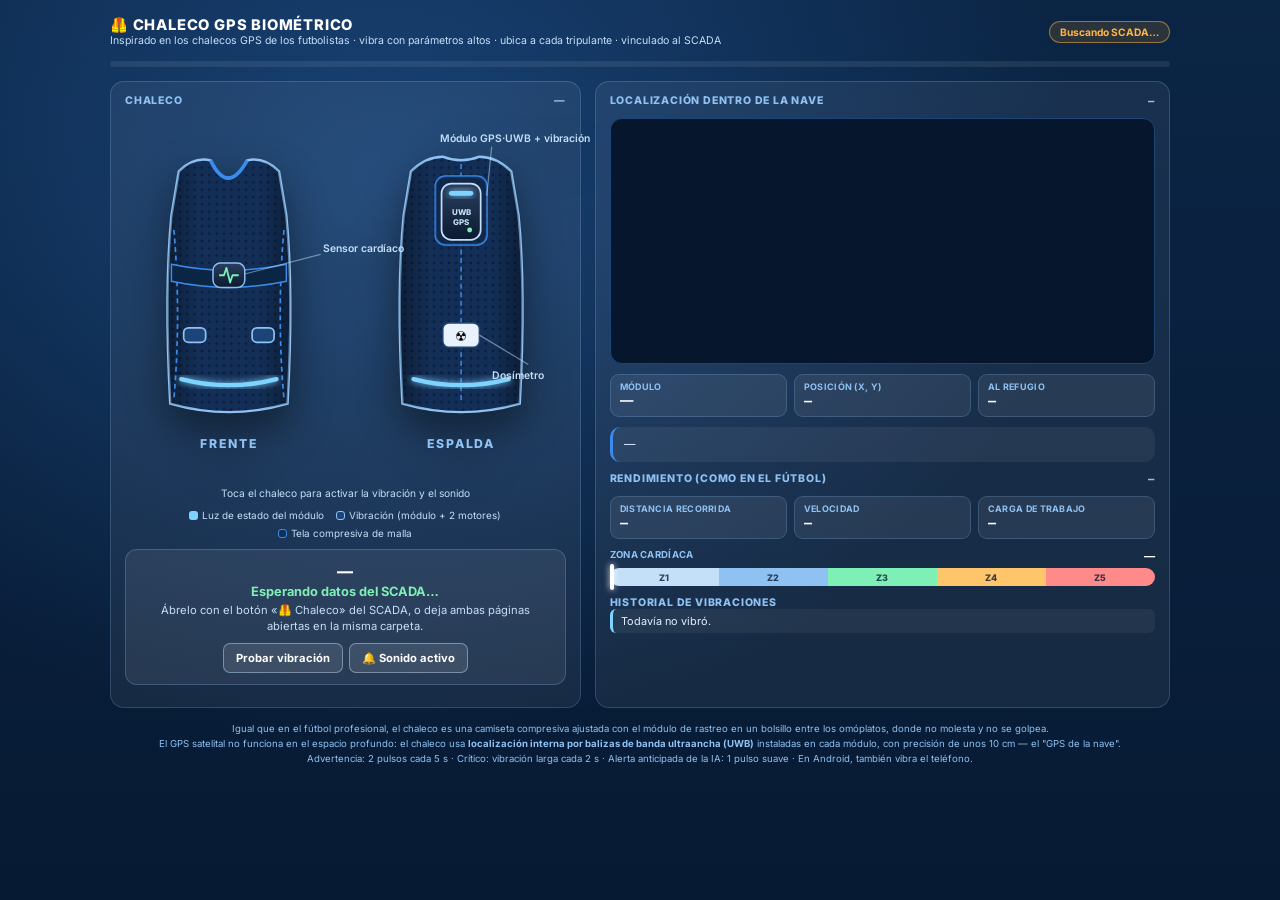
==== chaleco.html @ 5b4d535a "SCADA Biomédico Orbital: versión inicial Monitoreo de salud física y mental de la tripulación con te" ====
<!DOCTYPE html>
<html lang="es">
<head>
  <meta charset="UTF-8" />
  <meta name="viewport" content="width=device-width, initial-scale=1.0" />
  <title>Chaleco Biométrico GPS — SCADA Orbital</title>
  <link rel="preconnect" href="https://fonts.googleapis.com" />
  <link rel="preconnect" href="https://fonts.gstatic.com" crossorigin />
  <link href="https://fonts.googleapis.com/css2?family=Inter:wght@400;500;600;700;800&family=JetBrains+Mono:wght@500;700&display=swap" rel="stylesheet" />
  <style>
    :root {
      --navy-900: #071a33; --navy-800: #0b2545; --navy-700: #13315c; --navy-600: #1d4477;
      --blue-600: #1f6fd1; --blue-500: #3b8beb; --blue-300: #8fc1f2; --blue-200: #c4dff8; --blue-100: #e3f0fc;
      --white: #ffffff; --text-dim: #5a7393;
      --nominal: #15a05a; --warning: #d98a06; --critical: #d92d2d;
      --led: #7fd4ff;
    }
    * { box-sizing: border-box; margin: 0; padding: 0; }
    body {
      min-height: 100vh;
      font-family: 'Inter', 'Segoe UI', system-ui, sans-serif;
      color: var(--white);
      background:
        radial-gradient(ellipse at 30% 20%, rgba(59, 139, 235, 0.3) 0%, transparent 55%),
        linear-gradient(180deg, var(--navy-800) 0%, var(--navy-900) 100%);
      padding: 16px;
    }
    .mono { font-family: 'JetBrains Mono', Consolas, monospace; }
    .wrap { max-width: 1060px; margin: 0 auto; display: flex; flex-direction: column; gap: 14px; }

    header { display: flex; justify-content: space-between; align-items: center; gap: 10px; flex-wrap: wrap; }
    header h1 { font-size: 0.92rem; letter-spacing: 0.8px; font-weight: 800; }
    header p { font-size: 0.66rem; color: var(--blue-200); }
    .link-pill { font-size: 0.64rem; font-weight: 700; padding: 4px 10px; border-radius: 999px; white-space: nowrap; border: 1px solid; }
    .link-pill.on { color: #7ff0b5; border-color: rgba(127, 240, 181, 0.5); background: rgba(21, 160, 90, 0.15); }
    .link-pill.off { color: #ffb547; border-color: rgba(255, 181, 71, 0.5); background: rgba(217, 138, 6, 0.15); }

    .crew-tabs { display: flex; gap: 4px; background: rgba(255, 255, 255, 0.08); padding: 3px; border-radius: 9px; }
    .crew-tabs button {
      flex: 1; border: none; background: transparent; color: var(--blue-200); font: 600 0.72rem Inter, sans-serif;
      padding: 8px 4px; border-radius: 7px; cursor: pointer; white-space: nowrap; overflow: hidden; text-overflow: ellipsis;
    }
    .crew-tabs button.active { background: var(--white); color: var(--navy-800); font-weight: 800; }
    .crew-tabs .dot { display: inline-block; width: 7px; height: 7px; border-radius: 50%; margin-right: 5px; background: #7fd4ff; }
    .crew-tabs .dot.warning { background: #ffb547; }
    .crew-tabs .dot.critical { background: #ff6b6b; }

    .grid { display: grid; grid-template-columns: 0.9fr 1.1fr; gap: 14px; }
    @media (max-width: 860px) { .grid { grid-template-columns: 1fr; } }
    .card { background: rgba(255, 255, 255, 0.06); border: 1px solid rgba(143, 193, 242, 0.22); border-radius: 14px; padding: 12px 14px; display: flex; flex-direction: column; gap: 10px; min-width: 0; }
    .card h2 { font-size: 0.66rem; letter-spacing: 0.8px; color: var(--blue-300); font-weight: 800; display: flex; justify-content: space-between; gap: 8px; }

    /* ---------- Chaleco ---------- */
    .stage { position: relative; display: flex; justify-content: center; align-items: center; min-height: 360px; cursor: pointer; -webkit-tap-highlight-color: transparent; }
    .stage svg { width: 100%; max-width: 440px; height: auto; overflow: visible; filter: drop-shadow(0 18px 20px rgba(0, 0, 0, 0.45)); }
    .pod { color: var(--led); }
    .pod rect.led-strip { fill: var(--led); }
    .view-label { font: 800 10px Inter, sans-serif; fill: #8fc1f2; letter-spacing: 1.5px; }
    .callouts line { stroke: rgba(196, 223, 248, 0.5); stroke-width: 1; }
    .callouts text { font: 600 8.5px Inter, sans-serif; fill: #c4dff8; }
    .vest-shake { transform-origin: 50% 50%; transform-box: fill-box; }
    .vibrating .vest-shake { animation: shake 0.1s linear infinite; }
    @keyframes shake {
      0% { transform: translate(0, 0); } 25% { transform: translate(-2.5px, 1px) rotate(-0.6deg); }
      50% { transform: translate(2px, -1.5px) rotate(0.5deg); } 75% { transform: translate(-1px, 1.5px); } 100% { transform: translate(0, 0); }
    }
    .motor { fill: #1d4477; stroke: #8fc1f2; stroke-width: 1.4; transition: fill 0.2s; }
    .vibrating .motor { fill: var(--led); }
    .motor-wave { fill: none; stroke: var(--led); stroke-width: 2; opacity: 0; transform-box: fill-box; transform-origin: center; }
    .vibrating .motor-wave { animation: mwave 0.8s ease-out infinite; }
    @keyframes mwave { 0% { opacity: 0.85; transform: scale(1); } 100% { opacity: 0; transform: scale(2.6); } }
    .led-strip { stroke: var(--led); transition: stroke 0.3s; filter: url(#vglow); }
    .breath { animation: breath 3s ease-in-out infinite; }
    .vibrating .breath { animation-duration: 0.35s; }
    @keyframes breath { 0%, 100% { opacity: 0.5; } 50% { opacity: 1; } }
    .gps-blink { animation: blink 1.2s steps(2, start) infinite; }
    @keyframes blink { to { visibility: hidden; } }
    .tap-hint { text-align: center; font-size: 0.64rem; color: var(--blue-200); }
    .legend { display: flex; flex-wrap: wrap; gap: 6px 12px; font-size: 0.62rem; color: var(--blue-200); justify-content: center; }
    .legend i { display: inline-block; width: 9px; height: 9px; border-radius: 3px; margin-right: 4px; vertical-align: -1px; }

    /* ---------- Estado ---------- */
    .status { border-radius: 12px; padding: 11px 13px; text-align: center; background: rgba(255, 255, 255, 0.07); border: 1px solid rgba(143, 193, 242, 0.25); }
    .status.warning { background: rgba(217, 138, 6, 0.18); border-color: rgba(255, 181, 71, 0.6); }
    .status.critical { background: rgba(217, 45, 45, 0.2); border-color: rgba(255, 107, 107, 0.7); }
    .status-name { font-size: 1rem; font-weight: 800; }
    .status-main { font-size: 0.8rem; font-weight: 700; margin-top: 3px; color: #7ff0b5; }
    .status.warning .status-main { color: #ffc56b; }
    .status.critical .status-main { color: #ff8a8a; }
    .status-why { font-size: 0.7rem; color: var(--blue-200); margin-top: 4px; line-height: 1.4; }
    .status-actions { display: flex; gap: 6px; justify-content: center; margin-top: 9px; flex-wrap: wrap; }
    .btn { border: 1px solid rgba(196, 223, 248, 0.45); background: rgba(255, 255, 255, 0.1); color: var(--white); font: 700 0.7rem Inter, sans-serif; padding: 7px 12px; border-radius: 7px; cursor: pointer; }
    .btn:hover { background: rgba(255, 255, 255, 0.2); }
    .btn.primary { background: var(--white); color: var(--navy-800); border-color: var(--white); }
    .btn[hidden] { display: none; }

    .metrics { display: grid; grid-template-columns: repeat(3, 1fr); gap: 7px; }
    .metric { background: var(--white); color: var(--navy-800); border-radius: 10px; padding: 7px 9px; border-left: 4px solid var(--nominal); display: flex; flex-direction: column; }
    .metric.warning { border-left-color: var(--warning); background: #fff6e5; }
    .metric.critical { border-left-color: var(--critical); background: #fdecec; }
    .metric span { font-size: 0.56rem; font-weight: 700; color: var(--text-dim); letter-spacing: 0.3px; }
    .metric strong { font-size: 1.02rem; }
    .metric small { font-size: 0.6rem; color: var(--text-dim); font-weight: 500; }

    /* ---------- Mapa GPS ---------- */
    .map { background: #06162c; border: 1px solid var(--navy-600); border-radius: 12px; overflow: hidden; }
    .map svg { width: 100%; height: auto; display: block; }
    .mod { fill: rgba(143, 193, 242, 0.1); stroke: rgba(143, 193, 242, 0.55); stroke-width: 1.2; }
    .mod.here { fill: rgba(127, 212, 255, 0.22); stroke: #7fd4ff; stroke-width: 2; }
    .mod.refuge { stroke-dasharray: 4 3; }
    .mod-label { font: 600 8.5px Inter, sans-serif; fill: rgba(196, 223, 248, 0.85); pointer-events: none; }
    .crew-dot { stroke: #fff; stroke-width: 2; transition: cx 1s linear, cy 1s linear; }
    .crew-tag { font: 700 9px Inter, sans-serif; fill: #fff; pointer-events: none; }
    .ping { fill: none; stroke-width: 2; animation: ping 1s ease-out infinite; transform-box: fill-box; transform-origin: center; }
    @keyframes ping { 0% { opacity: 0.9; transform: scale(1); } 100% { opacity: 0; transform: scale(3.2); } }
    .help-line { stroke: #ffb547; stroke-width: 2; stroke-dasharray: 5 4; animation: dash 0.8s linear infinite; }
    @keyframes dash { to { stroke-dashoffset: -18; } }

    .gps-stats { display: grid; grid-template-columns: repeat(3, 1fr); gap: 7px; }
    .gps-stat { background: rgba(255, 255, 255, 0.07); border: 1px solid rgba(143, 193, 242, 0.22); border-radius: 9px; padding: 6px 9px; display: flex; flex-direction: column; }
    .gps-stat span { font-size: 0.56rem; color: var(--blue-300); font-weight: 700; letter-spacing: 0.3px; }
    .gps-stat strong { font-size: 0.84rem; }
    .zones { display: flex; flex-direction: column; gap: 5px; }
    .zones-head { display: flex; justify-content: space-between; font-size: 0.6rem; font-weight: 700; color: var(--blue-300); letter-spacing: 0.3px; }
    .zones-head b { color: #fff; font-size: 0.7rem; }
    .zones-bar { position: relative; display: grid; grid-template-columns: repeat(5, 1fr); height: 18px; border-radius: 9px; overflow: visible; }
    .zones-bar span { display: flex; align-items: center; justify-content: center; font: 800 0.56rem Inter, sans-serif; color: rgba(7, 26, 51, 0.8); }
    .zones-bar .z1 { background: #c4dff8; border-radius: 9px 0 0 9px; }
    .zones-bar .z2 { background: #8fc1f2; }
    .zones-bar .z3 { background: #7ff0b5; }
    .zones-bar .z4 { background: #ffc56b; }
    .zones-bar .z5 { background: #ff8a8a; border-radius: 0 9px 9px 0; }
    .zones-bar i { position: absolute; top: -4px; width: 4px; height: 26px; border-radius: 2px; background: #fff; box-shadow: 0 0 6px rgba(255, 255, 255, 0.9); transition: left 0.8s ease; left: 0; }
    .trail { fill: none; stroke-linecap: round; stroke-linejoin: round; }
    .help-box { font-size: 0.72rem; line-height: 1.45; border-radius: 10px; padding: 9px 11px; background: rgba(255, 255, 255, 0.06); border-left: 3px solid var(--blue-500); color: var(--blue-100); }
    .help-box.alert { background: rgba(217, 138, 6, 0.16); border-left-color: #ffb547; }
    .help-box.crit { background: rgba(217, 45, 45, 0.18); border-left-color: #ff6b6b; }
    .help-box b { color: #fff; }

    .history ul { list-style: none; display: flex; flex-direction: column; gap: 4px; max-height: 140px; overflow-y: auto; scrollbar-width: none; }
    .history ul::-webkit-scrollbar { display: none; }
    .history li { font-size: 0.68rem; color: var(--blue-100); padding: 5px 8px; border-radius: 6px; background: rgba(255, 255, 255, 0.05); border-left: 3px solid #7fd4ff; }
    .history li.warning { border-left-color: #ffb547; }
    .history li.critical { border-left-color: #ff6b6b; }
    .history li b { color: var(--white); }
    .empty { font-size: 0.68rem; color: var(--blue-300); }
    footer { font-size: 0.6rem; color: var(--blue-300); text-align: center; line-height: 1.55; }
  </style>
</head>
<body>
<div class="wrap">
  <header>
    <div>
      <h1>🦺 CHALECO GPS BIOMÉTRICO</h1>
      <p>Inspirado en los chalecos GPS de los futbolistas · vibra con parámetros altos · ubica a cada tripulante · vinculado al SCADA</p>
    </div>
    <span class="link-pill off" id="linkPill">Buscando SCADA…</span>
  </header>

  <nav class="crew-tabs" id="crewTabs"></nav>

  <div class="grid">
    <!-- ===== CHALECO ===== -->
    <section class="card">
      <h2><span>CHALECO</span><span id="vestMode">—</span></h2>
      <div class="stage" id="stage" title="Toca el chaleco para reconocer la alerta">
        <svg viewBox="0 0 360 290" aria-label="Chaleco GPS deportivo (frente y espalda)">
          <defs>
            <pattern id="mesh" width="6" height="6" patternUnits="userSpaceOnUse">
              <rect width="6" height="6" fill="#132f57"/>
              <circle cx="3" cy="3" r="1.1" fill="#0a1d3a"/>
            </pattern>
            <linearGradient id="shade" x1="0" y1="0" x2="1" y2="0">
              <stop offset="0" stop-color="rgba(0,0,0,0.35)"/>
              <stop offset="0.25" stop-color="rgba(0,0,0,0)"/>
              <stop offset="0.75" stop-color="rgba(0,0,0,0)"/>
              <stop offset="1" stop-color="rgba(0,0,0,0.35)"/>
            </linearGradient>
            <linearGradient id="podGrad" x1="0" y1="0" x2="0" y2="1">
              <stop offset="0" stop-color="#2a3f5f"/>
              <stop offset="1" stop-color="#0b1a30"/>
            </linearGradient>
            <filter id="vglow" x="-60%" y="-60%" width="220%" height="220%">
              <feGaussianBlur stdDeviation="3" result="b"/>
              <feMerge><feMergeNode in="b"/><feMergeNode in="SourceGraphic"/></feMerge>
            </filter>
          </defs>
          <g class="vest-shake">
            <!-- ========== FRENTE ========== -->
            <g transform="translate(0 0)">
              <!-- cuerpo ajustado tipo top deportivo -->
              <path d="M44 42 Q56 30 70 33 Q84 62 100 33 Q114 30 126 42 L132 78 Q138 140 133 232 Q85 246 37 232 Q32 140 38 78 Z"
                    fill="url(#mesh)" stroke="#8fc1f2" stroke-width="2"/>
              <path d="M44 42 Q56 30 70 33 Q84 62 100 33 Q114 30 126 42 L132 78 Q138 140 133 232 Q85 246 37 232 Q32 140 38 78 Z"
                    fill="url(#shade)"/>
              <!-- costuras laterales y cuello -->
              <path d="M70 33 Q84 62 100 33" fill="none" stroke="#3b8beb" stroke-width="3"/>
              <path d="M40 90 Q46 160 40 228" fill="none" stroke="#3b8beb" stroke-width="1.4" stroke-dasharray="4 3"/>
              <path d="M130 90 Q124 160 130 228" fill="none" stroke="#3b8beb" stroke-width="1.4" stroke-dasharray="4 3"/>
              <!-- banda de pecho con sensor cardíaco -->
              <path d="M38 118 Q85 128 132 118 L132 132 Q85 142 38 132 Z" fill="#0b2545" stroke="#3b8beb" stroke-width="1.2"/>
              <rect x="72" y="117" width="26" height="20" rx="6" fill="url(#podGrad)" stroke="#8fc1f2" stroke-width="1.2"/>
              <path d="M77 127 L81 127 L83 121 L86 133 L88 127 L93 127" fill="none" stroke="#7ff0b5" stroke-width="1.5" stroke-linejoin="round"/>
              <!-- motores hápticos (costillas) -->
              <rect class="motor" x="48" y="170" width="18" height="12" rx="4"/><rect class="motor-wave" x="48" y="170" width="18" height="12" rx="4"/>
              <rect class="motor" x="104" y="170" width="18" height="12" rx="4"/><rect class="motor-wave" x="104" y="170" width="18" height="12" rx="4"/>
              <!-- franja reflectante / LED -->
              <path class="led-strip breath" d="M46 212 Q85 222 124 212" fill="none" stroke-width="3.5" stroke-linecap="round"/>
              <text x="85" y="268" text-anchor="middle" class="view-label">FRENTE</text>
            </g>

            <!-- ========== ESPALDA ========== -->
            <g transform="translate(190 0)">
              <path d="M44 42 Q56 30 70 30 Q85 36 100 30 Q114 30 126 42 L132 78 Q138 140 133 232 Q85 246 37 232 Q32 140 38 78 Z"
                    fill="url(#mesh)" stroke="#8fc1f2" stroke-width="2"/>
              <path d="M44 42 Q56 30 70 30 Q85 36 100 30 Q114 30 126 42 L132 78 Q138 140 133 232 Q85 246 37 232 Q32 140 38 78 Z"
                    fill="url(#shade)"/>
              <path d="M85 36 L85 232" fill="none" stroke="#3b8beb" stroke-width="1.2" stroke-dasharray="4 3"/>
              <!-- bolsillo entre los omóplatos -->
              <rect x="64" y="46" width="42" height="56" rx="8" fill="#0d2240" stroke="#3b8beb" stroke-width="1.6"/>
              <rect x="64" y="46" width="42" height="56" rx="8" fill="url(#mesh)" opacity="0.5"/>
              <!-- módulo GPS / UWB (el "pod") -->
              <g class="pod">
                <rect class="motor-wave" x="69" y="52" width="32" height="46" rx="8"/>
                <rect x="69" y="52" width="32" height="46" rx="8" fill="url(#podGrad)" stroke="#c4dff8" stroke-width="1.4"/>
                <rect class="led-strip breath" x="75" y="58" width="20" height="4" rx="2" fill="currentColor" stroke-width="0"/>
                <circle class="gps-blink" cx="92" cy="90" r="2" fill="#7ff0b5"/>
                <text x="85" y="78" text-anchor="middle" font-size="6.5" font-weight="800" fill="#c4dff8">UWB</text>
                <text x="85" y="86" text-anchor="middle" font-size="6.5" font-weight="800" fill="#c4dff8">GPS</text>
              </g>
              <!-- dosímetro (zona lumbar) -->
              <g transform="translate(85 176)">
                <rect x="-15" y="-10" width="30" height="20" rx="5" fill="#e9f2fc" stroke="#1d4477" stroke-width="1.3"/>
                <text x="0" y="5" text-anchor="middle" font-size="11">☢</text>
              </g>
              <path class="led-strip breath" d="M46 212 Q85 222 124 212" fill="none" stroke-width="3.5" stroke-linecap="round"/>
              <text x="85" y="268" text-anchor="middle" class="view-label">ESPALDA</text>
            </g>

            <!-- etiquetas con línea guía -->
            <g class="callouts">
              <line x1="98" y1="126" x2="160" y2="110"/><text x="162" y="108">Sensor cardíaco</text>
              <line x1="296" y1="62" x2="300" y2="22"/><text x="258" y="18">Módulo GPS·UWB + vibración</text>
              <line x1="290" y1="176" x2="330" y2="200"/><text x="300" y="212">Dosímetro</text>
            </g>
          </g>
        </svg>
      </div>
      <div class="tap-hint" id="tapHint">Toca el chaleco para activar la vibración y el sonido</div>
      <div class="legend">
        <span><i style="background:#7fd4ff"></i>Luz de estado del módulo</span>
        <span><i style="background:#1d4477;border:1px solid #8fc1f2"></i>Vibración (módulo + 2 motores)</span>
        <span><i style="background:#132f57;border:1px solid #3b8beb"></i>Tela compresiva de malla</span>
      </div>

      <div class="status" id="status">
        <div class="status-name" id="stName">—</div>
        <div class="status-main" id="stMain">Esperando datos del SCADA…</div>
        <div class="status-why" id="stWhy">Ábrelo con el botón «🦺 Chaleco» del SCADA, o deja ambas páginas abiertas en la misma carpeta.</div>
        <div class="status-actions">
          <button class="btn primary" id="ackBtn" hidden>✓ Reconocer alerta</button>
          <button class="btn" id="testBtn">Probar vibración</button>
          <button class="btn" id="muteBtn">🔔 Sonido activo</button>
        </div>
      </div>

      <div class="metrics" id="metrics"></div>
    </section>

    <!-- ===== LOCALIZACIÓN ===== -->
    <section class="card">
      <h2><span>LOCALIZACIÓN DENTRO DE LA NAVE</span><span id="gpsFix" class="mono">—</span></h2>
      <div class="map">
        <svg viewBox="0 0 600 270" id="mapSvg" aria-label="Mapa de la nave">
          <g id="mapModules"></g>
          <g id="mapHelp"></g>
          <g id="mapCrew"></g>
        </svg>
      </div>
      <div class="gps-stats">
        <div class="gps-stat"><span>MÓDULO</span><strong id="gpsModule">—</strong></div>
        <div class="gps-stat"><span>POSICIÓN (X, Y)</span><strong class="mono" id="gpsXY">—</strong></div>
        <div class="gps-stat"><span>AL REFUGIO</span><strong class="mono" id="gpsRefuge">—</strong></div>
      </div>
      <div class="help-box" id="helpBox">—</div>

      <h2><span>RENDIMIENTO (COMO EN EL FÚTBOL)</span><span class="mono" id="sportSince">—</span></h2>
      <div class="gps-stats">
        <div class="gps-stat"><span>DISTANCIA RECORRIDA</span><strong class="mono" id="spDist">—</strong></div>
        <div class="gps-stat"><span>VELOCIDAD</span><strong class="mono" id="spSpeed">—</strong></div>
        <div class="gps-stat"><span>CARGA DE TRABAJO</span><strong class="mono" id="spLoad">—</strong></div>
      </div>
      <div class="zones">
        <div class="zones-head"><span>ZONA CARDÍACA</span><b id="spZoneTxt">—</b></div>
        <div class="zones-bar">
          <span class="z1">Z1</span><span class="z2">Z2</span><span class="z3">Z3</span><span class="z4">Z4</span><span class="z5">Z5</span>
          <i id="spZoneMark"></i>
        </div>
      </div>

      <div class="history">
        <h2><span>HISTORIAL DE VIBRACIONES</span></h2>
        <ul id="history"><li class="empty">Todavía no vibró.</li></ul>
      </div>
    </section>
  </div>

  <footer>
    Igual que en el fútbol profesional, el chaleco es una camiseta compresiva ajustada con el módulo de rastreo en un bolsillo entre los omóplatos,
    donde no molesta y no se golpea.<br>
    El GPS satelital no funciona en el espacio profundo: el chaleco usa <b>localización interna por balizas de banda ultraancha (UWB)</b>
    instaladas en cada módulo, con precisión de unos 10 cm — el "GPS de la nave".<br>
    Advertencia: 2 pulsos cada 5 s · Crítico: vibración larga cada 2 s · Alerta anticipada de la IA: 1 pulso suave · En Android, también vibra el teléfono.
  </footer>
</div>

<script>
(function () {
  const SCADA_KEY = "orbital_med_scada_v46";
  const CREW_KEY = "orbital_med_scada_crew_v1";
  const ROLES = ["Cmdr.", "Ing.", "Esp."];
  const IDS = ["AST-01", "AST-02", "AST-03"];
  const HOME = ["destiny", "destiny", "quest"];          // módulo de trabajo de cada tripulante
  const CREW_COLORS = ["#7fd4ff", "#b49cff", "#7ff0b5"];
  const CARD_NAMES = {
    hrStatus: "Frecuencia cardíaca", bpStatus: "Presión arterial", spo2Status: "Saturación de oxígeno",
    tempStatus: "Temperatura", rrStatus: "Frecuencia respiratoria", sansStatus: "Presión ocular",
    muscleStatus: "Masa muscular", boneStatus: "Densidad ósea", sleepStatus: "Sueño", radStatus: "Radiación"
  };
  const COLORS = { nominal: "#7fd4ff", ai: "#9fb7ff", warning: "#ffb547", critical: "#ff6b6b" };
  const REPEAT = { warning: 5000, critical: 2000 };
  const M_PER_PX = 0.09;   // escala del mapa (metros por unidad)

  // Mapa simplificado de la nave (vista superior)
  const MODULES = {
    // lx, ly, a = posición y alineación de la etiqueta (para que no se encimen)
    zvezda:   { name: "Zvezda · Refugio", x: 20,  y: 112, w: 100, h: 46, refuge: true, lx: 70,  ly: 106, a: "middle" },
    zarya:    { name: "Zarya",            x: 120, y: 114, w: 80,  h: 42, lx: 160, ly: 108, a: "middle" },
    unity:    { name: "Unity",            x: 200, y: 116, w: 46,  h: 38, lx: 223, ly: 138, a: "middle" },
    destiny:  { name: "Destiny · Laboratorio", x: 246, y: 112, w: 130, h: 46, lx: 311, ly: 106, a: "middle" },
    harmony:  { name: "Harmony · Camarotes",   x: 376, y: 116, w: 56,  h: 38, lx: 404, ly: 110, a: "middle" },
    columbus: { name: "Columbus",         x: 432, y: 114, w: 80,  h: 42, lx: 472, ly: 168, a: "middle" },
    kibo:     { name: "Kibo",             x: 380, y: 160, w: 48,  h: 82, lx: 404, ly: 254, a: "middle" },
    quest:    { name: "Quest · Esclusa",  x: 202, y: 52,  w: 42,  h: 64, lx: 196, ly: 86,  a: "end" },
    tranq:    { name: "Tranquility · Gimnasio", x: 202, y: 154, w: 42, h: 66, lx: 196, ly: 190, a: "end" },
    cupola:   { name: "Cúpula",           x: 207, y: 220, w: 32,  h: 26, lx: 201, ly: 238, a: "end" },
    outside:  { name: "Exterior (caminata espacial)", x: 252, y: 18, w: 110, h: 34, ext: true, lx: 307, ly: 13, a: "middle" }
  };
  const MODE_PLACE = { refugio: "zvezda", ejercicio: "tranq", sueno: "harmony", eva: "outside" };
  const MODE_TXT = { reposo: "En reposo", sueno: "Durmiendo", ejercicio: "Haciendo ejercicio", eva: "Caminata espacial", refugio: "En el refugio blindado" };

  const $ = id => document.getElementById(id);
  const params = new URLSearchParams(location.search);
  let crewIdx = Math.min(2, Math.max(0, Number(params.get("crew")) || 0));
  let crewChosen = params.has("crew");
  let latest = null, lastMet = null, lastMetChange = 0, viaOpener = false;
  let muted = false, audio = null, lastBuzz = 0, ackedSig = "", prevSig = "";
  const history = [];
  const esc = s => String(s).replace(/[&<>"']/g, c => ({ "&": "&amp;", "<": "&lt;", ">": "&gt;", '"': "&quot;", "'": "&#39;" }[c]));

  // ---------- Datos del SCADA ----------
  window.addEventListener("message", e => {
    if (!e.data || e.data.type !== "scada-vest") return;
    viaOpener = true;
    latest = { names: e.data.names, crewStates: e.data.crewStates, met: e.data.met, at: Date.now() };
    if (e.data.activeCrew !== undefined && !crewChosen) { crewIdx = e.data.activeCrew; crewChosen = true; }
  });
  function readStorage() {
    if (viaOpener && latest && Date.now() - latest.at < 4000) return;
    try {
      const st = JSON.parse(localStorage.getItem(SCADA_KEY) || "null");
      if (!st || !st.crewStates) return;
      const ids = JSON.parse(localStorage.getItem(CREW_KEY) || "null") || [];
      const names = IDS.map((id, i) => ({ id, name: ids[i] ? `${ROLES[i]} ${ids[i].nombre} ${ids[i].apellido}` : `Tripulante ${i + 1}` }));
      if (st.metSeconds !== lastMet) { lastMet = st.metSeconds; lastMetChange = Date.now(); }
      latest = { names, crewStates: st.crewStates, met: st.metSeconds, at: lastMetChange };
    } catch (e) {}
  }

  function analyze(i) {
    const cs = latest.crewStates[i];
    const d = cs.diagnosis || { level: "nominal", cardStates: {} };
    const issues = Object.entries(d.cardStates || {}).filter(([, s]) => s !== "nominal").map(([k, s]) => ({ name: CARD_NAMES[k] || k, level: s }));
    const ai = (cs.ai && cs.ai.anomalies ? cs.ai.anomalies : []).map(a => (a.metric && a.metric.label) || "parámetro");
    let level = d.level;
    if (level === "nominal" && issues.some(x => x.level === "critical")) level = "critical";
    if (level === "nominal" && issues.length) level = "warning";
    const kind = level !== "nominal" ? level : ai.length ? "ai" : "nominal";
    const reasons = [];
    if (d.level !== "nominal") reasons.push(d.title);
    issues.forEach(x => { if (!reasons.some(r => r.toLowerCase().includes(x.name.toLowerCase()))) reasons.push(`${x.name} fuera de rango`); });
    ai.forEach(n => reasons.push(`IA: ${n} se desvía de su patrón`));
    return { cs, d, kind, reasons, sig: `${kind}|${reasons.join("|")}`, acked: !!cs.alarmAcked };
  }

  // ---------- Localización (posición estimada por balizas UWB) ----------
  function locate(i) {
    const cs = latest.crewStates[i];
    const key = MODE_PLACE[cs.mode] || HOME[i];
    const m = MODULES[key];
    const t = Date.now() / 1000;
    // pequeño movimiento natural dentro del módulo
    const px = m.x + m.w / 2 + Math.sin(t / 7 + i * 2.1) * (m.w / 2 - 10) * 0.7 + (i - 1) * 6;
    const py = m.y + m.h / 2 + Math.cos(t / 5 + i * 1.3) * (m.h / 2 - 9) * 0.6;
    return { key, m, x: px, y: py };
  }
  const distM = (a, b) => Math.hypot(a.x - b.x, a.y - b.y) * M_PER_PX;

  // ---------- Métricas deportivas (como los chalecos GPS de fútbol) ----------
  const sport = [0, 1, 2].map(() => ({ trail: [], dist: 0, load: 0, speed: 0, since: Date.now() }));
  const HR_MAX = 180;   // frecuencia máxima de referencia (≈ 220 − 40 años)
  function updateSport(locs) {
    const now = Date.now();
    locs.forEach((l, i) => {
      const s = sport[i];
      const last = s.trail[s.trail.length - 1];
      if (last) {
        const dt = Math.max(0.2, (now - last.t) / 1000);
        const d = distM(last, l);
        s.dist += d;
        s.speed = d / dt;
        const hr = latest.crewStates[i].vitals.hr;
        // Carga de trabajo: esfuerzo cardíaco + movimiento (similar al "Player Load" del fútbol)
        s.load += (Math.max(0, hr - 60) / 60) * (dt / 60) * 10 + d * 0.4;
      }
      s.trail.push({ x: l.x, y: l.y, t: now });
      if (s.trail.length > 90) s.trail.shift();
    });
  }
  function hrZone(hr) {
    const p = hr / HR_MAX;
    if (p < 0.6) return { z: 1, txt: "Z1 · Recuperación", pos: p / 0.6 * 0.2 };
    if (p < 0.7) return { z: 2, txt: "Z2 · Suave", pos: 0.2 + (p - 0.6) / 0.1 * 0.2 };
    if (p < 0.8) return { z: 3, txt: "Z3 · Moderada", pos: 0.4 + (p - 0.7) / 0.1 * 0.2 };
    if (p < 0.9) return { z: 4, txt: "Z4 · Intensa", pos: 0.6 + (p - 0.8) / 0.1 * 0.2 };
    return { z: 5, txt: "Z5 · Máxima", pos: Math.min(0.99, 0.8 + (p - 0.9) / 0.1 * 0.2) };
  }

  // ---------- Vibración ----------
  function ensureAudio() {
    const AC = window.AudioContext || window.webkitAudioContext;
    if (!AC) return;
    if (!audio) audio = new AC();
    if (audio.state === "suspended") audio.resume();
    $("tapHint").textContent = "Toca el chaleco para reconocer la alerta";
  }
  function buzzSound(kind) {
    if (muted || !audio || audio.state !== "running") return;
    const t = audio.currentTime + 0.02;
    const pulses = kind === "critical" ? [[0, 0.75]] : kind === "warning" ? [[0, 0.2], [0.32, 0.2]] : [[0, 0.12]];
    pulses.forEach(([off, dur]) => {
      const o = audio.createOscillator(), g = audio.createGain(), lfo = audio.createOscillator(), lg = audio.createGain();
      o.type = "square"; o.frequency.value = kind === "critical" ? 110 : 90;
      lfo.frequency.value = 32; lg.gain.value = 0.05; lfo.connect(lg).connect(g.gain);
      const vol = kind === "ai" ? 0.05 : 0.1;
      g.gain.setValueAtTime(0.0001, t + off);
      g.gain.exponentialRampToValueAtTime(vol, t + off + 0.02);
      g.gain.setValueAtTime(vol, t + off + dur - 0.03);
      g.gain.exponentialRampToValueAtTime(0.0001, t + off + dur);
      o.connect(g).connect(audio.destination);
      o.start(t + off); lfo.start(t + off); o.stop(t + off + dur + 0.05); lfo.stop(t + off + dur + 0.05);
    });
  }
  function vibrate(kind, label) {
    const stage = $("stage");
    const ms = kind === "critical" ? 900 : kind === "warning" ? 700 : 350;
    stage.classList.add("vibrating");
    clearTimeout(vibrate._t);
    vibrate._t = setTimeout(() => stage.classList.remove("vibrating"), ms);
    // El navegador solo permite vibrar el teléfono después de que el usuario tocó la página
    const touched = navigator.userActivation ? navigator.userActivation.hasBeenActive : !!audio;
    if (navigator.vibrate && touched) navigator.vibrate(kind === "critical" ? [700, 150, 700] : kind === "warning" ? [200, 120, 200] : [120]);
    buzzSound(kind);
    if (label) addHistory(kind, label);
  }
  function addHistory(kind, text) {
    const now = new Date().toTimeString().slice(0, 8);
    history.unshift({ kind, text, now, who: latest ? latest.names[crewIdx].name : "" });
    if (history.length > 25) history.pop();
    $("history").innerHTML = history.map(h => `<li class="${h.kind === "ai" ? "" : h.kind}"><b>${h.now}</b> · ${esc(h.who)} · ${esc(h.text)}</li>`).join("");
  }

  // ---------- Dibujo ----------
  function setLed(kind) { document.documentElement.style.setProperty("--led", COLORS[kind] || COLORS.nominal); }
  function metric(label, value, unit, level) {
    return `<div class="metric ${level}"><span>${label}</span><strong class="mono">${value} <small>${unit}</small></strong></div>`;
  }

  function renderMap(analyses, locs) {
    const here = locs[crewIdx].key;
    $("mapModules").innerHTML = Object.entries(MODULES).map(([k, m]) => `
      <rect class="mod ${k === here ? "here" : ""} ${m.refuge ? "refuge" : ""}" x="${m.x}" y="${m.y}" width="${m.w}" height="${m.h}" rx="${m.ext ? 4 : 10}" ${m.ext ? 'stroke-dasharray="3 4"' : ""}/>
      <text class="mod-label" x="${m.lx}" y="${m.ly}" text-anchor="${m.a}">${m.name}</text>`).join("");

    // Si el tripulante seleccionado tiene una alerta, se marca el camino del compañero más cercano
    const me = analyses[crewIdx];
    let helpSvg = "";
    if (me.kind === "warning" || me.kind === "critical") {
      const others = locs.map((l, i) => ({ l, i })).filter(o => o.i !== crewIdx).sort((a, b) => distM(a.l, locs[crewIdx]) - distM(b.l, locs[crewIdx]));
      const near = others[0];
      if (near) helpSvg = `<line class="help-line" x1="${near.l.x}" y1="${near.l.y}" x2="${locs[crewIdx].x}" y2="${locs[crewIdx].y}"/>`;
    }
    // Rastro del recorrido (como el mapa de movimiento de un jugador)
    const tr = sport[crewIdx].trail;
    const trailCol = CREW_COLORS[crewIdx];
    let trailSvg = "";
    for (let k = 1; k < tr.length; k++) {
      const op = (k / tr.length) * 0.75;
      trailSvg += `<line class="trail" x1="${tr[k - 1].x}" y1="${tr[k - 1].y}" x2="${tr[k].x}" y2="${tr[k].y}" stroke="${trailCol}" stroke-opacity="${op.toFixed(2)}" stroke-width="${(1 + op * 3).toFixed(1)}"/>`;
    }
    $("mapHelp").innerHTML = trailSvg + helpSvg;

    $("mapCrew").innerHTML = locs.map((l, i) => {
      const a = analyses[i];
      const col = a.kind === "critical" ? "#ff6b6b" : a.kind === "warning" ? "#ffb547" : CREW_COLORS[i];
      const pingCol = a.kind === "nominal" ? CREW_COLORS[i] : col;
      const initials = latest.names[i].name.split(" ").slice(1).map(w => w[0] || "").join("").slice(0, 2).toUpperCase() || (i + 1);
      return `
        ${i === crewIdx || a.kind !== "nominal" ? `<circle class="ping" cx="${l.x}" cy="${l.y}" r="7" stroke="${pingCol}"/>` : ""}
        <circle class="crew-dot" cx="${l.x}" cy="${l.y}" r="${i === crewIdx ? 8 : 6.5}" fill="${col}"/>
        <text class="crew-tag" x="${l.x}" y="${l.y - 12}" text-anchor="middle">${esc(initials)}</text>`;
    }).join("");
  }

  function render() {
    const locs = latest.names.map((_, i) => locate(i));
    const analyses = latest.names.map((_, i) => analyze(i));
    const a = analyses[crewIdx];
    const cs = a.cs, v = cs.vitals, card = a.d.cardStates || {};
    const sleep = cs.sleepHistory7d ? cs.sleepHistory7d[cs.sleepHistory7d.length - 1] : null;
    const quiet = a.sig === ackedSig || (a.acked && a.kind !== "ai");

    // Pestañas
    $("crewTabs").innerHTML = latest.names.map((n, i) => {
      const k = analyses[i].kind;
      return `<button class="${i === crewIdx ? "active" : ""}" data-i="${i}"><span class="dot ${k === "ai" ? "" : k}"></span>${esc(n.name)}</button>`;
    }).join("");

    // Estado del chaleco
    $("stName").textContent = `${latest.names[crewIdx].name} (${latest.names[crewIdx].id})`;
    $("vestMode").textContent = MODE_TXT[cs.mode] || cs.mode;
    $("status").className = `status ${a.kind === "ai" ? "warning" : a.kind}`;
    if (a.kind === "nominal") {
      $("stMain").textContent = "✓ Parámetros normales · franjas azules";
      $("stWhy").textContent = "El chaleco no vibra. Monitoreo continuo de corazón, respiración, radiación y posición.";
    } else {
      const title = a.kind === "critical" ? "⚠ CRÍTICO · vibración larga cada 2 s" : a.kind === "warning" ? "⚠ PARÁMETROS ALTOS · 2 pulsos cada 5 s" : "◆ ALERTA ANTICIPADA DE LA IA · 1 pulso";
      $("stMain").textContent = quiet ? "✓ Alerta reconocida · el chaleco dejó de vibrar" : title;
      $("stWhy").textContent = a.reasons.join(" · ");
    }
    $("ackBtn").hidden = a.kind === "nominal" || quiet;
    $("metrics").innerHTML =
      metric("PULSO", v.hr, "lpm", card.hrStatus || "nominal") +
      metric("OXÍGENO", v.spo2, "%", card.spo2Status || "nominal") +
      metric("RESPIRACIÓN", v.rr, "rpm", card.rrStatus || "nominal") +
      metric("TEMPERATURA", Number(v.temp).toFixed(1), "°C", card.tempStatus || "nominal") +
      metric("RADIACIÓN", Number(v.radRate).toFixed(1), "µSv/h", card.radStatus || "nominal") +
      metric("SUEÑO", sleep !== null ? Number(sleep).toFixed(1) : "—", "h", card.sleepStatus || "nominal");
    setLed(a.kind);

    // Localización
    const me = locs[crewIdx];
    updateSport(locs);
    renderMap(analyses, locs);

    // Rendimiento
    const sp = sport[crewIdx];
    $("spDist").textContent = sp.dist < 1000 ? `${sp.dist.toFixed(1)} m` : `${(sp.dist / 1000).toFixed(2)} km`;
    $("spSpeed").textContent = `${sp.speed.toFixed(2)} m/s`;
    $("spLoad").textContent = `${Math.round(sp.load)} UA`;
    const mins = Math.max(0, Math.round((Date.now() - sp.since) / 60000));
    $("sportSince").textContent = `sesión: ${mins} min`;
    const zone = hrZone(v.hr);
    $("spZoneTxt").textContent = `${zone.txt} · ${v.hr} lpm (${Math.round(v.hr / HR_MAX * 100)}% máx.)`;
    $("spZoneMark").style.left = `calc(${(zone.pos * 100).toFixed(1)}% - 2px)`;
    $("gpsModule").textContent = me.m.name.split(" · ")[0];
    $("gpsXY").textContent = `${(me.x * M_PER_PX).toFixed(1)} · ${(me.y * M_PER_PX).toFixed(1)} m`;
    const refuge = MODULES.zvezda;
    const refDist = me.key === "zvezda" ? 0 : distM(me, { x: refuge.x + refuge.w / 2, y: refuge.y + refuge.h / 2 });
    $("gpsRefuge").textContent = me.key === "zvezda" ? "Adentro ✓" : `${refDist.toFixed(1)} m`;
    $("gpsFix").textContent = "UWB ±10 cm · 3 balizas";

    const others = locs.map((l, i) => ({ l, i })).filter(o => o.i !== crewIdx).sort((x, y) => distM(x.l, me) - distM(y.l, me));
    const near = others[0];
    const box = $("helpBox");
    if (a.kind === "warning" || a.kind === "critical") {
      box.className = `help-box ${a.kind === "critical" ? "crit" : "alert"}`;
      box.innerHTML = `🚨 <b>${esc(latest.names[near.i].name)}</b> es el compañero más cercano (<b>${distM(near.l, me).toFixed(1)} m</b>, en ${esc(near.l.m.name.split(" · ")[0])}). ` +
        `Su chaleco recibe la ubicación exacta para acudir en ${Math.max(5, Math.round(distM(near.l, me) / 0.5))} s aprox.` +
        (a.reasons.some(r => /SOLAR|RADIACI/i.test(r)) && me.key !== "zvezda" ? ` <br>☢ Ruta al refugio blindado: <b>${refDist.toFixed(1)} m</b>.` : "");
    } else {
      box.className = "help-box";
      box.innerHTML = `📍 ${esc(latest.names[crewIdx].name.split(" ").slice(1).join(" "))} está en <b>${esc(me.m.name)}</b>. Compañero más cercano: <b>${esc(latest.names[near.i].name)}</b> a ${distM(near.l, me).toFixed(1)} m.`;
    }
    return a;
  }

  // ---------- Bucle principal ----------
  function tick() {
    readStorage();
    const fresh = latest && Date.now() - latest.at < 5000;
    const pill = $("linkPill");
    pill.className = `link-pill ${fresh ? "on" : "off"}`;
    pill.textContent = fresh ? "● Vinculado al SCADA" : latest ? "SCADA en pausa o cerrado" : "Buscando SCADA…";
    if (!latest) return;
    const a = render();

    if (a.sig !== prevSig) { lastBuzz = 0; prevSig = a.sig; }
    const quiet = a.sig === ackedSig || (a.acked && a.kind !== "ai");
    if (!fresh || a.kind === "nominal" || quiet) return;
    const now = Date.now();
    if (a.kind === "ai") {
      if (lastBuzz === 0) { vibrate("ai", a.reasons[0]); lastBuzz = now; }
    } else if (now - lastBuzz >= REPEAT[a.kind]) {
      vibrate(a.kind, lastBuzz === 0 ? a.reasons[0] : null);
      lastBuzz = now;
    }
  }
  setInterval(tick, 1000);
  tick();

  // ---------- Acciones ----------
  function acknowledge() {
    if (!latest) return;
    const a = analyze(crewIdx);
    if (a.kind === "nominal" || a.sig === ackedSig || (a.acked && a.kind !== "ai")) return;   // ya estaba reconocida
    ackedSig = a.sig;
    if (window.opener && !window.opener.closed) window.opener.postMessage({ type: "vest-ack", crew: crewIdx }, "*");
    addHistory("nominal", "Alerta reconocida tocando el chaleco");
    $("stage").classList.remove("vibrating");
    tick();
  }
  $("stage").addEventListener("click", () => {
    const first = !audio;
    ensureAudio();
    if (!first) acknowledge(); else tick();
  });
  $("ackBtn").addEventListener("click", () => { ensureAudio(); acknowledge(); });

  $("testBtn").addEventListener("click", () => { ensureAudio(); setTimeout(() => vibrate("warning", "Prueba de vibración"), 60); });
  $("muteBtn").addEventListener("click", () => { ensureAudio(); muted = !muted; $("muteBtn").textContent = muted ? "🔕 Sin sonido" : "🔔 Sonido activo"; });
  $("crewTabs").addEventListener("click", e => {
    const b = e.target.closest("[data-i]");
    if (!b) return;
    crewIdx = Number(b.dataset.i); crewChosen = true;
    ackedSig = ""; prevSig = ""; lastBuzz = 0;
    tick();
  });
})();
</script>
</body>
</html>
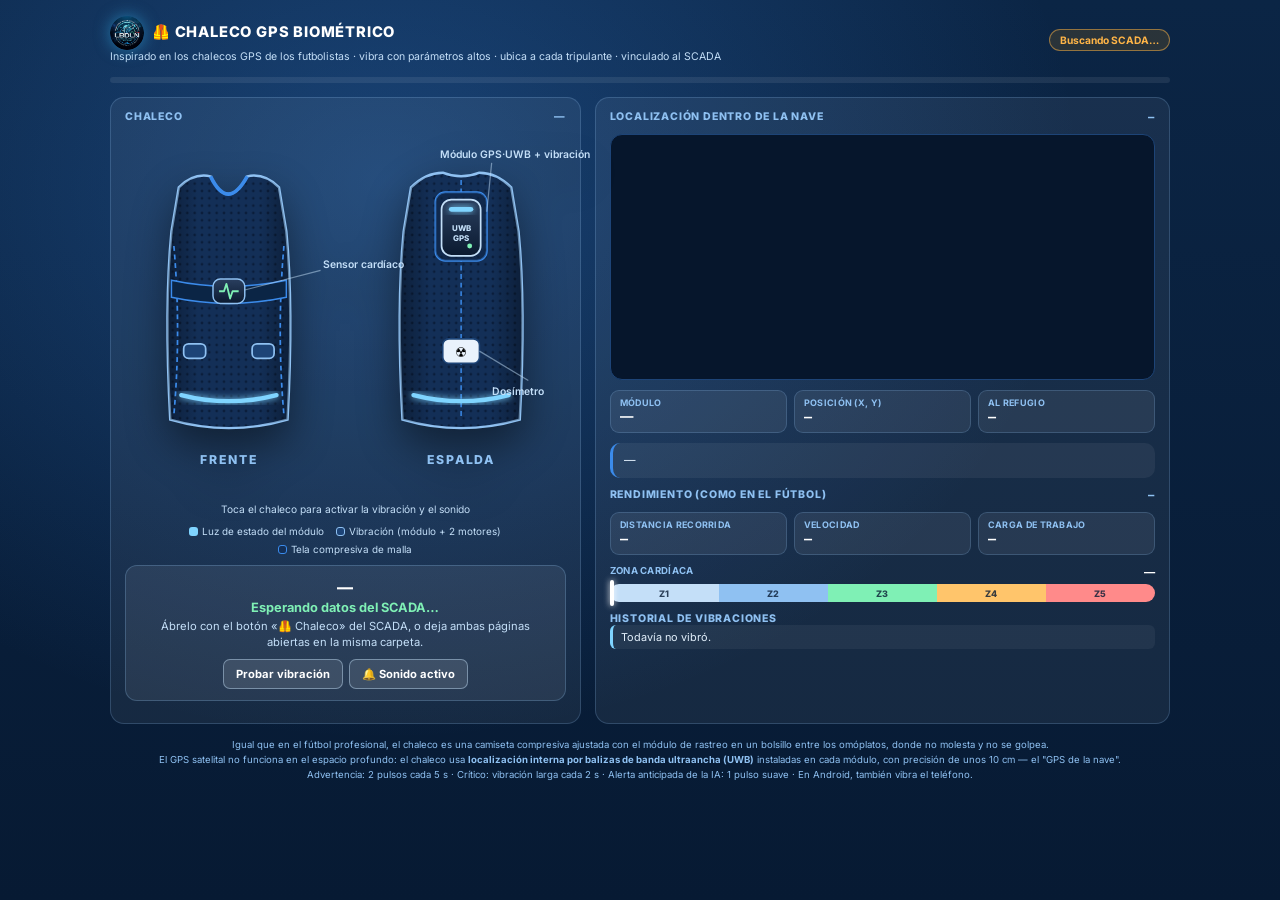
==== commit 00a7bce4: "Logo LBDLN real: encabezado, login, despegue, panel, chaleco y marca de agua Co-Authored-By: Claude " ====
--- a/chaleco.html
+++ b/chaleco.html
@@ -3,7 +3,8 @@
 <head>
   <meta charset="UTF-8" />
   <meta name="viewport" content="width=device-width, initial-scale=1.0" />
-  <title>Chaleco Biométrico GPS — SCADA Orbital</title>
+  <title>Chaleco GPS Biométrico | LBDLN</title>
+  <link rel="icon" type="image/png" href="logo-lbdln.png" />
   <link rel="preconnect" href="https://fonts.googleapis.com" />
   <link rel="preconnect" href="https://fonts.gstatic.com" crossorigin />
   <link href="https://fonts.googleapis.com/css2?family=Inter:wght@400;500;600;700;800&family=JetBrains+Mono:wght@500;700&display=swap" rel="stylesheet" />
@@ -151,7 +152,7 @@
 <div class="wrap">
   <header>
     <div>
-      <h1>🦺 CHALECO GPS BIOMÉTRICO</h1>
+      <h1><img src="logo-lbdln.png" alt="LBDLN" style="height:34px;width:34px;border-radius:50%;vertical-align:middle;margin-right:8px;filter:drop-shadow(0 0 8px rgba(56,189,248,.5))" />🦺 CHALECO GPS BIOMÉTRICO</h1>
       <p>Inspirado en los chalecos GPS de los futbolistas · vibra con parámetros altos · ubica a cada tripulante · vinculado al SCADA</p>
     </div>
     <span class="link-pill off" id="linkPill">Buscando SCADA…</span>
